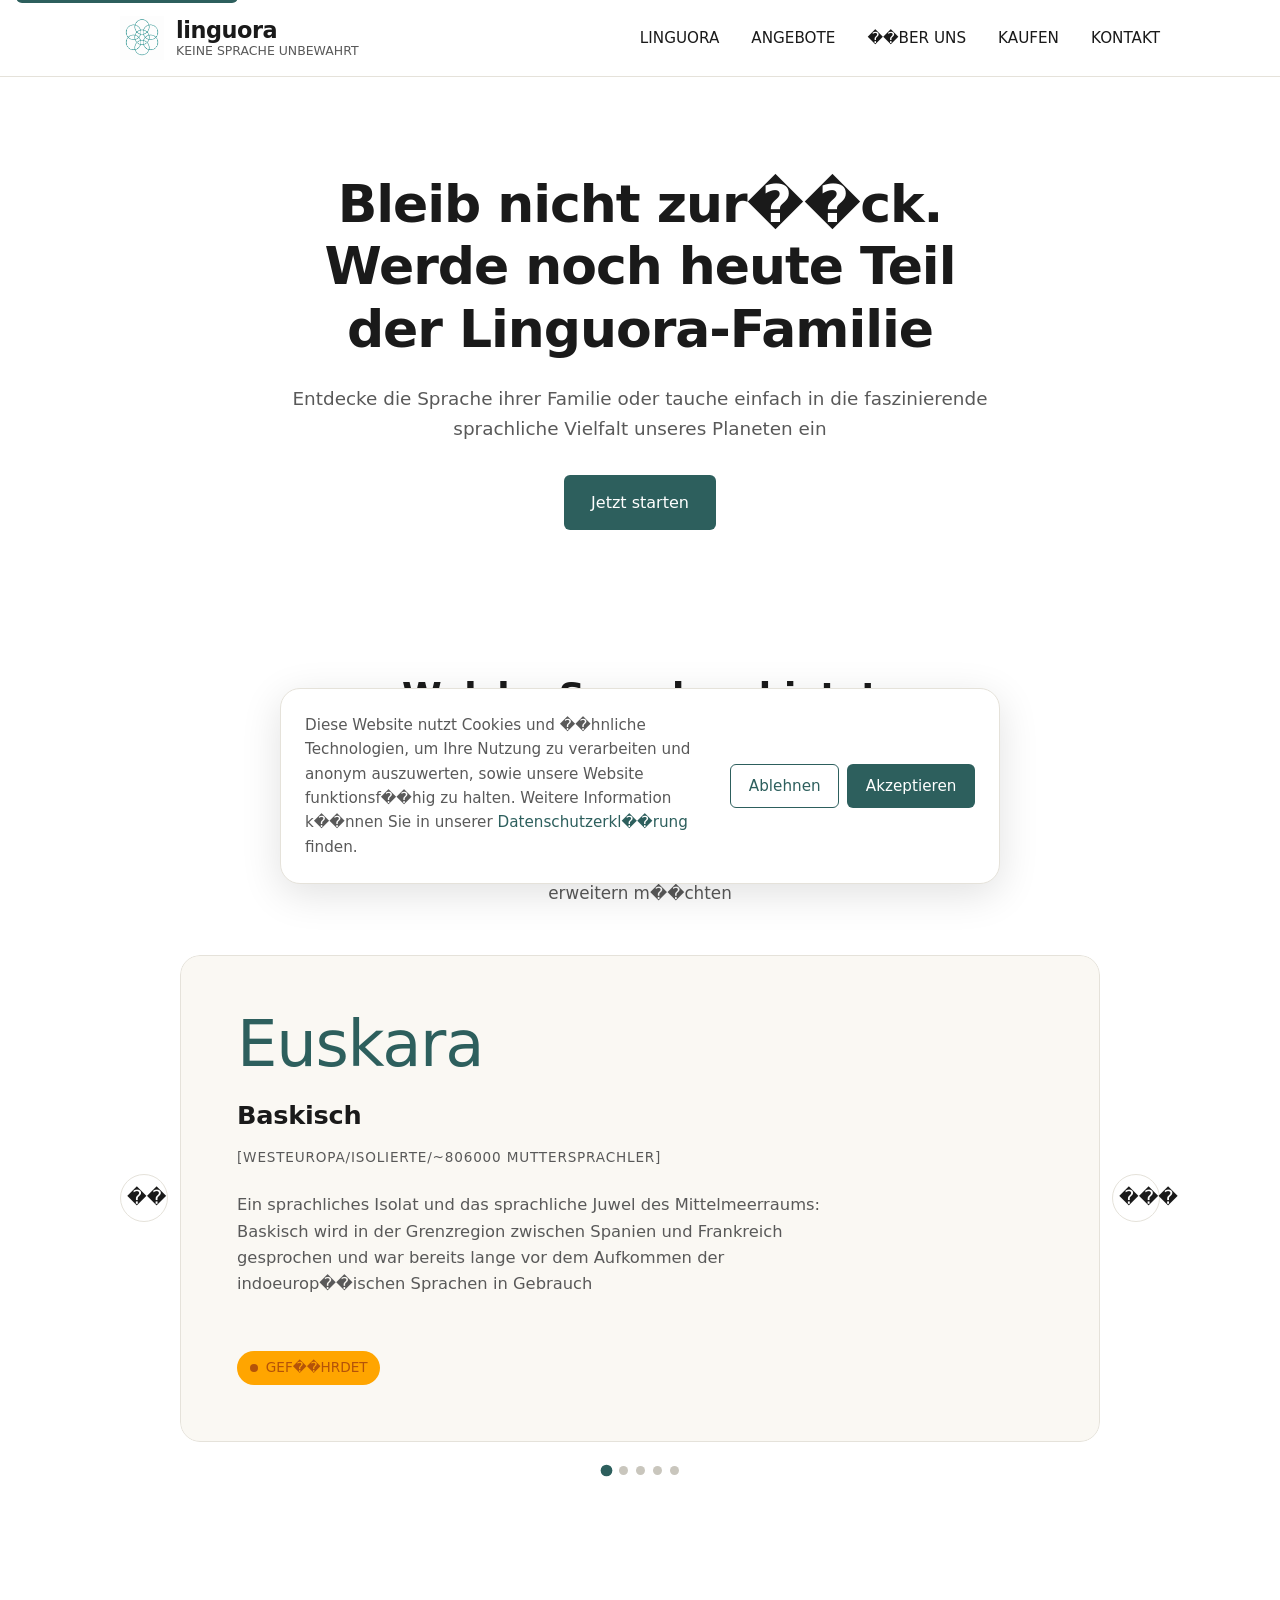
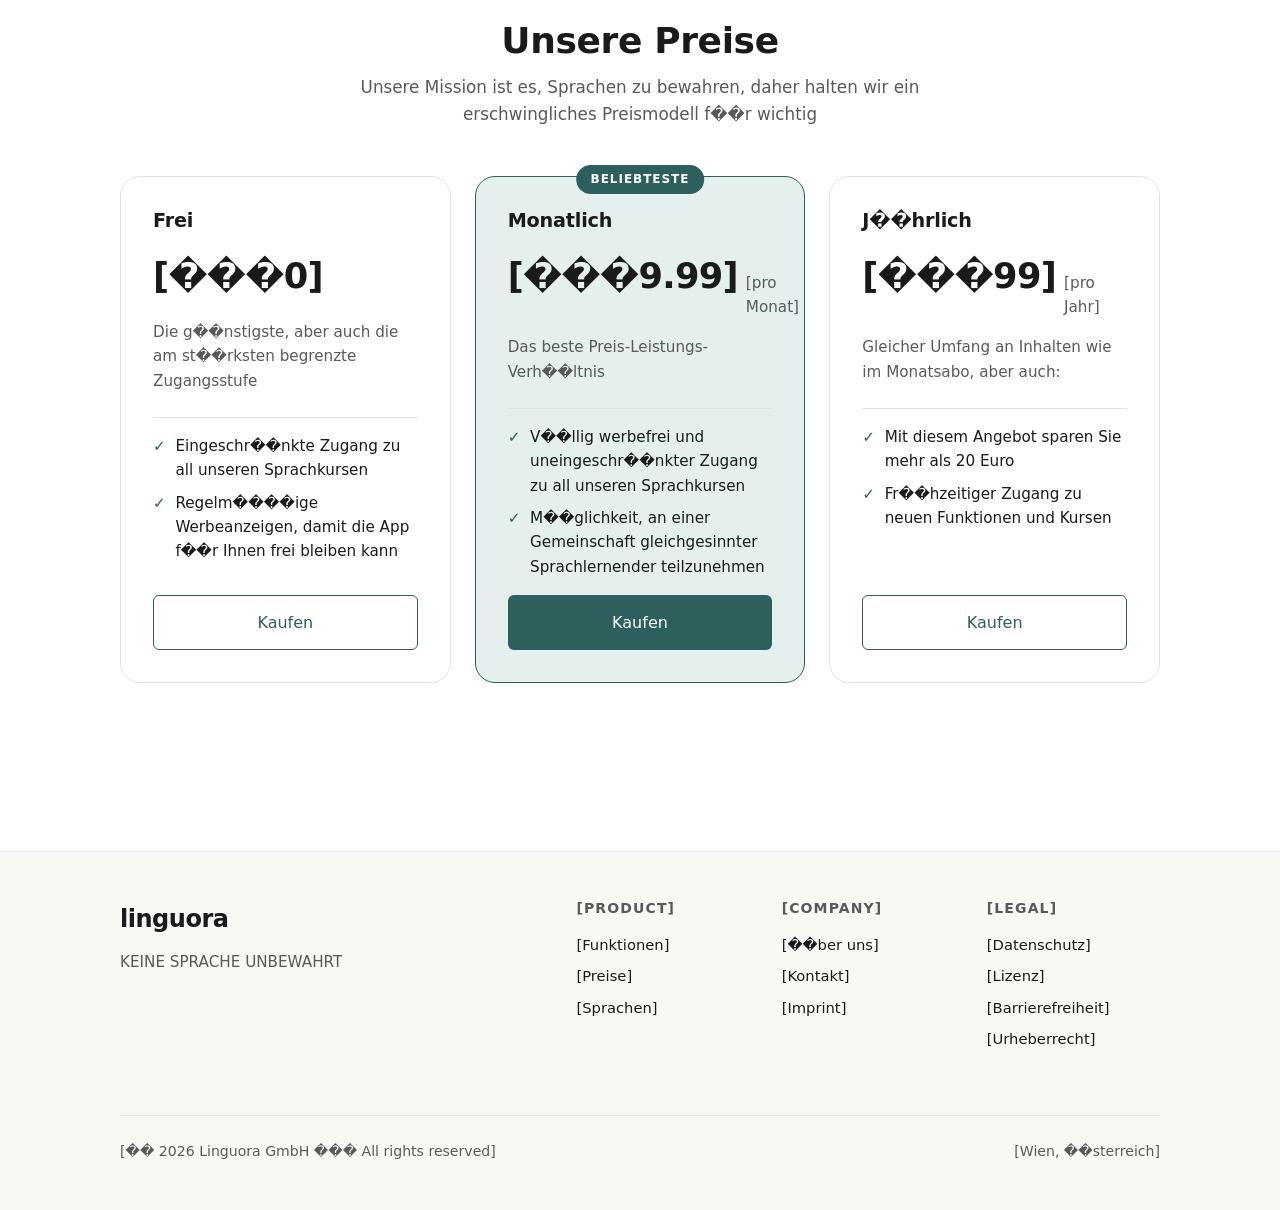
==== index.html @ 4391f903 "v1" ====
<!DOCTYPE html>
<html lang="en">
<head>
    <meta charset="UTF-8">
    <meta name="viewport" content="width=device-width, initial-scale=1.0">
    <title>Linguora</title>
    <link rel="stylesheet" href="style.css">
</head>
<body>
    
  <!-- Skip link for keyboard users -->
  <a class="skip-link" href="#main">[Skip to main content]</a>

  <!-- ============ HEADER ============ -->
  <header class="site-header">
    <div class="header-inner">
      <a href="#" class="brand" aria-label="linguora home">
        <div class="logo-slot" aria-hidden="true">
          <img src="assets/linguoraLogo.png" alt="">
        </div>
        <div class="brand-text">
          <span class="brand-name">linguora</span>
          <span class="brand-tagline">KEINE SPRACHE UNBEWAHRT</span>
        </div>
      </a>

      <nav class="primary-nav" aria-label="Primary">
        <a href="index.html">LINGUORA</a>
        <a href="product.html">ANGEBOTE</a>
        <a href="about.html">��BER UNS</a>
        <a href="buy.html">KAUFEN</a>
        <a href="contant.html">KONTAKT</a>
      </nav>
    </div>
  </header>

  <!-- ============ MAIN ============ -->
  <main id="main">

    <!-- Hero -->
    <section class="hero container" aria-labelledby="hero-heading">
      <h1 id="hero-heading">Bleib nicht zur��ck. Werde noch heute Teil der Linguora-Familie</h1>
      <p class="hero-sub">Entdecke die Sprache ihrer Familie oder tauche einfach in die faszinierende sprachliche Vielfalt unseres Planeten ein</p>
      <div class="hero-ctas">
        <a href="#" class="btn btn-primary">Jetzt starten</a>
      </div>
    </section>

    <!-- Language carousel -->
    <section class="languages container" aria-labelledby="languages-heading">
      <header class="section-header">
        <h2 id="languages-heading">Welche Sprachen bietet Linguora an?</h2>
        <p class="section-sub">Im Mittelpunkt unserer Philosophie steht die ��berzeugung, dass alle Sprachen bewahrt sein sollen. Deshalb bieten wir weniger verbreitete Sprachen an ��� f��r alle, die wieder eine Verbindung zu ihrem kulturellen Erbe herstellen oder einfach ihren eigenen kulturellen Horizont erweitern m��chten</p>
      </header>

      <div class="carousel" tabindex="0" aria-roledescription="carousel" aria-label="Featured languages">
        <button class="carousel-btn carousel-prev" aria-label="Previous language">
          <span aria-hidden="true">��</span>
        </button>

        <div class="carousel-viewport">
          <div class="carousel-track" id="carousel-track">

            <article class="language-card" aria-roledescription="slide" aria-label="1 of 5">
              <span class="card-script">Euskara</span>
              <h3 class="card-name">Baskisch</h3>
              <p class="card-meta">[Westeuropa/isolierte/~806000 Muttersprachler]</p>
              <p class="card-desc">Ein sprachliches Isolat und das sprachliche Juwel des Mittelmeerraums: Baskisch wird in der Grenzregion zwischen Spanien und Frankreich gesprochen und war bereits lange vor dem Aufkommen der indoeurop��ischen Sprachen in Gebrauch</p>
              <div class="card-status-endangered">
                <span class="status-dot" aria-hidden="true"></span>
                <span>GEF��HRDET</span>
              </div>
            </article>

            <article class="language-card" aria-roledescription="slide" aria-label="2 of 5">
              <span class="card-script">���������������
���������������</span>
              <h3 class="card-name">Mandschurisch</h3>
              <p class="card-meta">[Ostasien/tungusische/~20 Muttersprachler]</p>
              <p class="card-desc">Mandschurisch war die Amtssprache der Qing-Dynastie in China. Heute hat die Sprache weniger als 100 Muttersprachler:innen, doch hat es drei Jahrhunderte der Weltgeschichte gepr��gt</p>
              <div class="card-status-extinction">
                <span class="status-dot" aria-hidden="true"></span>
                <span>MORIBUND</span>
              </div>
            </article>

            <article class="language-card" aria-roledescription="slide" aria-label="3 of 5">
              <span class="card-script">���������</span>
              <h3 class="card-name">Jiddisch</h3>
              <p class="card-meta">[Europa/westgermanische/~600000 Muttersprachler]</p>
              <p class="card-desc">Da Jiddisch ��ber Jahrhunderte hinweg die vorherrschende Sprache des j��dischen Lebens in Europa war, verf��gt es ��ber ein umfangreiches kulturelles Erbe und wird heute weltweit in j��dischen Gemeinden gesprochen</p>
              <div class="card-status-endangered">
                <span class="status-dot" aria-hidden="true"></span>
                <span>GEF��HRDET</span>
              </div>
            </article>

            <article class="language-card" aria-roledescription="slide" aria-label="4 of 5">
              <span class="card-script">����������������������������</span>
              <h3 class="card-name">Westarmenisch</h3>
              <p class="card-meta">[Westasien/armenische/~1500000 Muttersprachler]</p>
              <p class="card-desc">Eine der modernen Varianten der armenischen Sprache, gesprochen vor allem in den Diasporagemeinschaften weltweit. Westarmenisch unterscheidet sich vom Ostarmenischen in Aussprache und Rechtschreibung. Es besitzt auch eine reiche literaturische Tradition</p>
              <div class="card-status">
                <span class="status-dot" aria-hidden="true"></span>
                <span>POTENZIELL GEF��HRDET</span>
              </div>
            </article>

            <article class="language-card" aria-roledescription="slide" aria-label="5 of 5">
              <span class="card-script">Nawatlahtolli</span>
              <h3 class="card-name">Nahuatl</h3>
              <p class="card-meta">[Nordamerika/nahua-sprache/~1700000 Muttersprachler]</p>
              <p class="card-desc">Die Sprache des historischen Aztekenreichs und bis heute eine der meistgesprochenen indigenen Sprachen Mexikos. Aus dem Nahuatl stammen solche W��rter wie Schokolade, Tomate und Avocado, die in viele Sprachen der Welt ��bergegangen sind</p>
              <div class="card-status">
                <span class="status-dot" aria-hidden="true"></span>
                <span>POTENZIELL GEF��HRDET</span>
              </div>
            </article>

          </div>
        </div>

        <button class="carousel-btn carousel-next" aria-label="Next language">
          <span aria-hidden="true">���</span>
        </button>
      </div>

      <div class="carousel-dots" role="tablist" aria-label="Slide selector">
        <button class="carousel-dot is-active" role="tab" aria-selected="true" aria-label="Go to language 1"></button>
        <button class="carousel-dot" role="tab" aria-selected="false" aria-label="Go to language 2"></button>
        <button class="carousel-dot" role="tab" aria-selected="false" aria-label="Go to language 3"></button>
        <button class="carousel-dot" role="tab" aria-selected="false" aria-label="Go to language 4"></button>
        <button class="carousel-dot" role="tab" aria-selected="false" aria-label="Go to language 5"></button>
      </div>
    </section>

    <!-- Pricing -->
    <section class="pricing container" aria-labelledby="pricing-heading">
      <header class="section-header">
        <h2 id="pricing-heading">Unsere Preise</h2>
        <p class="section-sub">Unsere Mission ist es, Sprachen zu bewahren, daher halten wir ein erschwingliches Preismodell f��r wichtig</p>
      </header>

      <div class="pricing-grid">

        <article class="pricing-card">
          <h3 class="tier-name">Frei</h3>
          <p class="tier-price"><span class="price-amount">[���0]</span> <span class="price-period"></span></p>
          <p class="tier-desc">Die g��nstigste, aber auch die am st��rksten begrenzte Zugangsstufe</p>
          <ul class="tier-features">
            <li>Eingeschr��nkte Zugang zu all unseren Sprachkursen</li>
            <li>Regelm����ige Werbeanzeigen, damit die App f��r Ihnen frei bleiben kann</li>
          </ul>
          <a href="#" class="btn btn-secondary tier-cta">Kaufen</a>
        </article>

        <article class="pricing-card is-featured">
          <span class="featured-badge">Beliebteste</span>
          <h3 class="tier-name">Monatlich</h3>
          <p class="tier-price"><span class="price-amount">[���9.99]</span> <span class="price-period">[pro Monat]</span></p>
          <p class="tier-desc">Das beste Preis-Leistungs-Verh��ltnis</p>
          <ul class="tier-features">
            <li>V��llig werbefrei und uneingeschr��nkter Zugang zu all unseren Sprachkursen</li>
            <li>M��glichkeit, an einer Gemeinschaft gleichgesinnter Sprachlernender teilzunehmen</li>
          </ul>
          <a href="#" class="btn btn-primary tier-cta">Kaufen</a>
        </article>

        <article class="pricing-card">
          <h3 class="tier-name">J��hrlich</h3>
          <p class="tier-price"><span class="price-amount">[���99]</span> <span class="price-period">[pro Jahr]</span></p>
          <p class="tier-desc">Gleicher Umfang an Inhalten wie im Monatsabo, aber auch:</p>
          <ul class="tier-features">
            <li>Mit diesem Angebot sparen Sie mehr als 20 Euro</li>
            <li>Fr��hzeitiger Zugang zu neuen Funktionen und Kursen</li>
          </ul>
          <a href="#" class="btn btn-secondary tier-cta">Kaufen</a>
        </article>

      </div>
    </section>

  </main>

  <!-- ============ FOOTER ============ -->
  <footer class="site-footer">
    <div class="footer-inner">

      <div class="footer-brand">
        <span class="brand-name">linguora</span>
        <p class="footer-tagline">KEINE SPRACHE UNBEWAHRT</p>
      </div>

      <nav class="footer-nav" aria-label="Footer">
        <div class="footer-col">
          <h4>[Product]</h4>
          <a href="product.html">[Funktionen]</a>
          <a href="buy.html">[Preise]</a>
          <a href="product.html">[Sprachen]</a>
        </div>
        <div class="footer-col">
          <h4>[Company]</h4>
          <a href="about.html">[��ber uns]</a>
          <a href="contant.html">[Kontakt]</a>
          <a href="imprint.html">[Imprint]</a>
        </div>
        <div class="footer-col">
          <h4>[Legal]</h4>
          <a href="privacy.html">[Datenschutz]</a>
          <a href="license.html">[Lizenz]</a>
          <a href="access.html">[Barrierefreiheit]</a>
          <a href="credits.html">[Urheberrecht]</a>
        </div>
      </nav>

      <div class="footer-meta">
        <p>[�� 2026 Linguora GmbH ��� All rights reserved]</p>
        <p class="footer-address">[Wien, ��sterreich]</p>
      </div>

    </div>
  </footer>

<div id="cookie-banner" class="cookie-banner" role="dialog" aria-labelledby="cookie-title" hidden>
  <div class="cookie-content">
    <p id="cookie-title">Diese Website nutzt Cookies und ��hnliche Technologien, um Ihre Nutzung zu verarbeiten und anonym auszuwerten, sowie unsere Website funktionsf��hig zu halten. Weitere Information k��nnen Sie in unserer <a href="privacy.html">Datenschutzerkl��rung</a> finden.</p>
    <div class="cookie-actions">
      <button class="btn btn-secondary" data-cookie="reject">Ablehnen</button>
      <button class="btn btn-primary" data-cookie="accept">Akzeptieren</button>
    </div>
  </div>
</div>
    <script src="script.js"></script>
</body>
</html>
---- style.css ----
:root {
  /* Brand */
  --color-primary: #2D5F5D;
  --color-primary-dark: #1F4444;
  --color-primary-soft: #E5EFEE;

  /* Neutrals */
  --color-text: #1A1A1A;
  --color-text-muted: #595959;
  --color-text-subtle: #8A8A85;
  --color-bg: #FFFFFF;
  --color-bg-alt: #FAF8F3;
  --color-border: #E5E2DA;
  --color-border-strong: #C9C6BD;

  /* Status / accents */
  --color-warning: #B45309;

  /* Typography */
  --font-base: 'Manrope', system-ui, -apple-system, Segoe UI, sans-serif;

  /* Layout */
  --container-max: 1120px;
  --container-pad: clamp(1.25rem, 4vw, 2.5rem);

  /* Spacing scale */
  --space-1: 0.25rem;
  --space-2: 0.5rem;
  --space-3: 0.75rem;
  --space-4: 1rem;
  --space-5: 1.5rem;
  --space-6: 2rem;
  --space-8: 3rem;
  --space-10: 4.5rem;
  --space-12: 6rem;

  /* Radius */
  --radius-sm: 6px;
  --radius-md: 12px;
  --radius-lg: 20px;

  /* Misc */
  --transition-fast: 150ms ease;
  --transition-med: 300ms ease;
  --transition-slow: 500ms cubic-bezier(0.2, 0.8, 0.2, 1);
}

/* =========================================
   Reset / base
   ========================================= */

*, *::before, *::after { box-sizing: border-box; }

html { scroll-behavior: smooth; }

body {
  margin: 0;
  font-family: var(--font-base);
  font-weight: 400;
  font-size: 17px;
  line-height: 1.6;
  color: var(--color-text);
  background: var(--color-bg);
  -webkit-font-smoothing: antialiased;
  -moz-osx-font-smoothing: grayscale;
}

img, svg { display: block; max-width: 100%; }

button { font: inherit; cursor: pointer; }

a { color: var(--color-primary); text-decoration: none; }
a:hover { color: var(--color-primary-dark); }

h1, h2, h3, h4 { margin: 0; line-height: 1.2; font-weight: 600; letter-spacing: -0.01em; }
h1 { font-size: clamp(2rem, 4.5vw, 3.25rem); font-weight: 700; letter-spacing: -0.02em; }
h2 { font-size: clamp(1.5rem, 3vw, 2.25rem); }
h3 { font-size: 1.25rem; }
h4 { font-size: 0.875rem; text-transform: uppercase; letter-spacing: 0.08em; color: var(--color-text-muted); }

p { margin: 0; }

ul { list-style: none; padding: 0; margin: 0; }

/* =========================================
   Accessibility helpers
   ========================================= */

.skip-link {
  position: absolute;
  top: -40px;
  left: var(--space-4);
  background: var(--color-primary);
  color: #fff;
  padding: var(--space-2) var(--space-4);
  border-radius: var(--radius-sm);
  z-index: 100;
  transition: top var(--transition-fast);
}
.skip-link:focus { top: var(--space-4); color: #fff; }

:focus-visible {
  outline: 2px solid var(--color-primary);
  outline-offset: 3px;
  border-radius: 3px;
}

/* =========================================
   Layout — container
   ========================================= */

.container {
  width: 100%;
  max-width: var(--container-max);
  margin-inline: auto;
  padding-inline: var(--container-pad);
}

/* =========================================
   Header
   ========================================= */

.site-header {
  position: sticky;
  top: 0;
  z-index: 50;
  background: rgba(255, 255, 255, 0.92);
  backdrop-filter: saturate(180%) blur(10px);
  border-bottom: 1px solid var(--color-border);
}

.header-inner {
  width: 100%;
  max-width: var(--container-max);
  margin-inline: auto;
  padding: var(--space-4) var(--container-pad);
  display: flex;
  align-items: center;
  justify-content: space-between;
  gap: var(--space-6);
}

.brand {
  display: flex;
  align-items: center;
  gap: var(--space-3);
  text-decoration: none;
  color: var(--color-text);
}

.logo-slot {
  width: 44px;
  height: 44px;
  display: grid;
  place-items: center;
  flex-shrink: 0;
}

.brand-text {
  display: flex;
  flex-direction: column;
  line-height: 1.1;
}

.brand-name {
  font-size: 1.4rem;
  font-weight: 600;
  letter-spacing: -0.02em;
  color: var(--color-text);
}

.brand-tagline {
  font-size: 0.78rem;
  color: var(--color-text-muted);
  margin-top: 2px;
}

.primary-nav {
  display: flex;
  align-items: center;
  gap: var(--space-6);
}

.primary-nav a {
  color: var(--color-text);
  font-size: 0.95rem;
  font-weight: 500;
  transition: color var(--transition-fast);
}
.primary-nav a:hover { color: var(--color-primary); }

.nav-cta {
  background: var(--color-primary);
  color: #fff !important;
  padding: 0.55rem 1.1rem;
  border-radius: var(--radius-sm);
  transition: background var(--transition-fast);
}
.nav-cta:hover { background: var(--color-primary-dark); }

@media (max-width: 760px) {
  .header-inner { flex-direction: column; align-items: flex-start; gap: var(--space-3); }
  .primary-nav { flex-wrap: wrap; gap: var(--space-3) var(--space-4); width: 100%; }
}

/* =========================================
   Buttons
   ========================================= */

.btn {
  display: inline-block;
  padding: 0.85rem 1.6rem;
  border-radius: var(--radius-sm);
  font-weight: 500;
  font-size: 1rem;
  text-decoration: none;
  border: 1.5px solid transparent;
  transition: background var(--transition-fast), border-color var(--transition-fast), color var(--transition-fast), transform var(--transition-fast);
}

.btn-primary {
  background: var(--color-primary);
  color: #fff;
}
.btn-primary:hover { background: var(--color-primary-dark); color: #fff; transform: translateY(-1px); }

.btn-secondary {
  background: transparent;
  color: var(--color-primary);
  border-color: var(--color-primary);
}
.btn-secondary:hover { background: var(--color-primary-soft); }

/* =========================================
   Hero
   ========================================= */

.hero {
  padding-top: var(--space-12);
  padding-bottom: var(--space-10);
  text-align: center;
  max-width: 780px;
}

.hero h1 {
  margin-bottom: var(--space-5);
}

.hero-sub {
  font-size: 1.15rem;
  color: var(--color-text-muted);
  margin-bottom: var(--space-6);
  line-height: 1.6;
}

.hero-ctas {
  display: flex;
  gap: var(--space-3);
  justify-content: center;
  flex-wrap: wrap;
}

/* =========================================
   Sections — shared
   ========================================= */

.section-header {
  text-align: center;
  margin-bottom: var(--space-8);
  max-width: 640px;
  margin-inline: auto;
}

.section-header h2 { margin-bottom: var(--space-3); }

.section-sub {
  color: var(--color-text-muted);
  font-size: 1.05rem;
}

/* =========================================
   Languages carousel
   ========================================= */

.languages {
  padding-block: var(--space-10);
}

.carousel {
  position: relative;
  display: flex;
  align-items: stretch;
  gap: var(--space-3);
}

.carousel-viewport {
  flex: 1;
  overflow: hidden;
  border-radius: var(--radius-lg);
}

.carousel-track {
  display: flex;
  transition: transform var(--transition-slow);
  will-change: transform;
}

.language-card {
  flex: 0 0 100%;
  padding: clamp(2rem, 5vw, 3.5rem);
  background: var(--color-bg-alt);
  border: 1px solid var(--color-border);
  border-radius: var(--radius-lg);
  display: flex;
  flex-direction: column;
  gap: var(--space-4);
  min-height: 360px;
}

.card-script {
  font-size: clamp(2.5rem, 6vw, 4rem);
  font-weight: 300;
  color: var(--color-primary);
  line-height: 1;
  letter-spacing: -0.02em;
  margin-bottom: var(--space-2);
}

.card-name {
  font-size: 1.6rem;
  font-weight: 600;
}

.card-meta {
  font-size: 0.85rem;
  color: var(--color-text-muted);
  text-transform: uppercase;
  letter-spacing: 0.06em;
}

.card-desc {
  color: var(--color-text-muted);
  font-size: 1.02rem;
  max-width: 60ch;
  margin-top: var(--space-2);
}

.card-status {
  margin-top: auto;
  display: inline-flex;
  align-items: center;
  gap: var(--space-2);
  padding: 0.4rem 0.8rem;
  background: rgba(180, 83, 9, 0.08);
  border-radius: 999px;
  align-self: flex-start;
  font-size: 0.85rem;
  color: var(--color-warning);
  font-weight: 500;
}

.card-status-endangered {
  margin-top: auto;
  display: inline-flex;
  align-items: center;
  gap: var(--space-2);
  padding: 0.4rem 0.8rem;
  background: orange;
  border-radius: 999px;
  align-self: flex-start;
  font-size: 0.85rem;
  color: var(--color-warning);
  font-weight: 500;
}

.card-status-extinction {
  margin-top: auto;
  display: inline-flex;
  align-items: center;
  gap: var(--space-2);
  padding: 0.4rem 0.8rem;
  background: red;
  border-radius: 999px;
  align-self: flex-start;
  font-size: 0.85rem;
  color: var(--color-warning);
  font-weight: 500;
}

.status-dot {
  width: 8px;
  height: 8px;
  background: var(--color-warning);
  border-radius: 50%;
  flex-shrink: 0;
}

.carousel-btn {
  background: var(--color-bg);
  border: 1.5px solid var(--color-border);
  width: 48px;
  height: 48px;
  border-radius: 50%;
  color: var(--color-text);
  font-size: 1.2rem;
  align-self: center;
  flex-shrink: 0;
  transition: background var(--transition-fast), border-color var(--transition-fast), color var(--transition-fast);
}
.carousel-btn:hover {
  background: var(--color-primary);
  border-color: var(--color-primary);
  color: #fff;
}

.carousel-dots {
  display: flex;
  justify-content: center;
  gap: var(--space-2);
  margin-top: var(--space-5);
}

.carousel-dot {
  width: 9px;
  height: 9px;
  padding: 0;
  border: 0;
  border-radius: 50%;
  background: var(--color-border-strong);
  cursor: pointer;
  transition: background var(--transition-fast), transform var(--transition-fast);
}
.carousel-dot:hover { background: var(--color-text-muted); }
.carousel-dot.is-active {
  background: var(--color-primary);
  transform: scale(1.3);
}

@media (max-width: 600px) {
  .carousel { flex-direction: column; }
  .carousel-btn { display: none; }
  .language-card { min-height: 320px; }
}

/* =========================================
   Pricing
   ========================================= */

.pricing {
  padding-block: var(--space-10);
}

.pricing-grid {
  display: grid;
  grid-template-columns: repeat(auto-fit, minmax(260px, 1fr));
  gap: var(--space-5);
}

.pricing-card {
  position: relative;
  background: var(--color-bg);
  border: 1.5px solid var(--color-border);
  border-radius: var(--radius-lg);
  padding: var(--space-6);
  display: flex;
  flex-direction: column;
  gap: var(--space-4);
  transition: border-color var(--transition-fast), transform var(--transition-fast);
}
.pricing-card:hover {
  border-color: var(--color-primary);
  transform: translateY(-3px);
}

.pricing-card.is-featured {
  border-color: var(--color-primary);
  background: var(--color-primary-soft);
}

.featured-badge {
  position: absolute;
  top: -12px;
  left: 50%;
  transform: translateX(-50%);
  background: var(--color-primary);
  color: #fff;
  font-size: 0.75rem;
  font-weight: 600;
  text-transform: uppercase;
  letter-spacing: 0.08em;
  padding: 0.3rem 0.9rem;
  border-radius: 999px;
}

.tier-name {
  font-size: 1.2rem;
  color: var(--color-text);
}

.tier-price {
  display: flex;
  align-items: baseline;
  gap: var(--space-2);
}

.price-amount {
  font-size: 2.2rem;
  font-weight: 700;
  color: var(--color-text);
  letter-spacing: -0.02em;
}

.price-period {
  font-size: 0.95rem;
  color: var(--color-text-muted);
}

.tier-desc {
  color: var(--color-text-muted);
  font-size: 0.95rem;
}

.tier-features {
  display: flex;
  flex-direction: column;
  gap: var(--space-2);
  border-top: 1px solid var(--color-border);
  padding-top: var(--space-4);
  margin-top: var(--space-2);
}

.tier-features li {
  position: relative;
  padding-left: 1.4rem;
  color: var(--color-text);
  font-size: 0.95rem;
}
.tier-features li::before {
  content: '✓';
  position: absolute;
  left: 0;
  top: 0;
  color: var(--color-primary);
  font-weight: 600;
}

.tier-cta { margin-top: auto; text-align: center; }

/* =========================================
   Footer
   ========================================= */

.site-footer {
  margin-top: var(--space-12);
  background: var(--color-bg-alt);
  border-top: 1px solid var(--color-border);
  padding-block: var(--space-8);
}

.footer-inner {
  width: 100%;
  max-width: var(--container-max);
  margin-inline: auto;
  padding-inline: var(--container-pad);
  display: grid;
  grid-template-columns: 1.4fr 2fr;
  gap: var(--space-8);
}

.footer-brand .brand-name {
  display: block;
  font-size: 1.5rem;
  margin-bottom: var(--space-3);
}

.footer-tagline {
  color: var(--color-text-muted);
  font-size: 0.95rem;
  max-width: 30ch;
}

.footer-nav {
  display: grid;
  grid-template-columns: repeat(3, 1fr);
  gap: var(--space-6);
}

.footer-col {
  display: flex;
  flex-direction: column;
  gap: var(--space-2);
}

.footer-col h4 { margin-bottom: var(--space-2); }

.footer-col a {
  color: var(--color-text);
  font-size: 0.92rem;
  transition: color var(--transition-fast);
}
.footer-col a:hover { color: var(--color-primary); }

.footer-meta {
  grid-column: 1 / -1;
  margin-top: var(--space-4);
  padding-top: var(--space-5);
  border-top: 1px solid var(--color-border);
  display: flex;
  justify-content: space-between;
  flex-wrap: wrap;
  gap: var(--space-3);
  color: var(--color-text-muted);
  font-size: 0.88rem;
}

@media (max-width: 760px) {
  .footer-inner { grid-template-columns: 1fr; }
  .footer-nav { grid-template-columns: repeat(2, 1fr); }
}

@media (max-width: 480px) {
  .footer-nav { grid-template-columns: 1fr; }
}

/* =========================================
   Reduced motion
   ========================================= */

@media (prefers-reduced-motion: reduce) {
  *, *::before, *::after {
    animation-duration: 0.01ms !important;
    transition-duration: 0.01ms !important;
    scroll-behavior: auto !important;
  }
}

/* Product page */
.product-mockup {
  aspect-ratio: 16/9;
  background: var(--color-bg-alt);
  border: 1px dashed var(--color-border-strong);
  border-radius: var(--radius-lg);
  display: grid;
  place-items: center;
  color: var(--color-text-subtle);
  margin-block: var(--space-6);
}

.features { padding-block: var(--space-10); }

.feature-grid {
  display: grid;
  grid-template-columns: repeat(auto-fit, minmax(240px, 1fr));
  gap: var(--space-5);
}

.feature-card {
  padding: var(--space-5);
  background: var(--color-bg-alt);
  border: 1px solid var(--color-border);
  border-radius: var(--radius-md);
}
.feature-card h3 { color: var(--color-primary); margin-bottom: var(--space-2); }
.feature-card p { color: var(--color-text-muted); }

.cta-band {
  text-align: center;
  padding-block: var(--space-10);
  border-top: 1px solid var(--color-border);
  margin-top: var(--space-8);
}
.cta-band h2 { margin-bottom: var(--space-3); }
.cta-band p { color: var(--color-text-muted); margin-bottom: var(--space-5); }

/* Buy page */
.buy-container { padding-block: var(--space-10); }
.buy-container h1 { margin-bottom: var(--space-8); }

.buy-layout {
  display: grid;
  grid-template-columns: 1fr 320px;
  gap: var(--space-8);
  align-items: start;
}
@media (max-width: 760px) { .buy-layout { grid-template-columns: 1fr; } }

.buy-form { display: flex; flex-direction: column; gap: var(--space-5); }

.buy-form fieldset {
  margin: 0;
  padding: var(--space-5);
  border: 1px solid var(--color-border);
  border-radius: var(--radius-md);
  display: flex;
  flex-direction: column;
  gap: var(--space-4);
}
.buy-form legend { padding-inline: var(--space-3); font-weight: 600; }

.form-group { display: flex; flex-direction: column; gap: var(--space-2); }
.form-row { display: grid; grid-template-columns: 1fr 1fr; gap: var(--space-4); }
.form-group label { font-size: 0.9rem; font-weight: 500; }

.form-group input {
  padding: 0.7rem 0.9rem;
  border: 1.5px solid var(--color-border);
  border-radius: var(--radius-sm);
  font: inherit;
  background: var(--color-bg);
  color: var(--color-text);
}
.form-group input:focus {
  outline: none;
  border-color: var(--color-primary);
  box-shadow: 0 0 0 3px var(--color-primary-soft);
}

.checkbox-group { display: flex; align-items: flex-start; gap: var(--space-3); }
.checkbox-group input { width: 18px; height: 18px; margin-top: 0.2rem; flex-shrink: 0; accent-color: var(--color-primary); }
.checkbox-group label { color: var(--color-text-muted); }

.buy-submit { align-self: flex-start; }

.order-summary {
  padding: var(--space-5);
  background: var(--color-bg-alt);
  border: 1px solid var(--color-border);
  border-radius: var(--radius-md);
  position: sticky;
  top: 6rem;
}
.order-summary h2 { font-size: 1.1rem; margin-bottom: var(--space-4); }

.order-line, .order-total { display: flex; justify-content: space-between; padding: var(--space-2) 0; }
.order-line { color: var(--color-text-muted); font-size: 0.95rem; }
.order-total { padding-top: var(--space-3); margin-top: var(--space-3); border-top: 1px solid var(--color-border); font-weight: 600; font-size: 1.1rem; }

.buy-success {
  text-align: center;
  padding: var(--space-10) var(--space-5);
  background: var(--color-primary-soft);
  border-radius: var(--radius-lg);
}
.buy-success h2 { color: var(--color-primary); margin-bottom: var(--space-3); }
.buy-success p { color: var(--color-text-muted); margin-bottom: var(--space-6); }

/* Cookie banner */
.cookie-banner {
  position: fixed;
  bottom: var(--space-4);
  left: 50%;
  transform: translateX(-50%);
  width: calc(100% - var(--space-4) * 2);
  max-width: 720px;
  padding: var(--space-5);
  background: var(--color-bg);
  border: 1px solid var(--color-border);
  border-radius: var(--radius-lg);
  box-shadow: 0 10px 40px rgba(0,0,0,0.12);
  z-index: 60;
}
.cookie-content { display: flex; align-items: center; gap: var(--space-5); flex-wrap: wrap; }
.cookie-content p { flex: 1; min-width: 240px; color: var(--color-text-muted); font-size: 0.95rem; margin: 0; }
.cookie-actions { display: flex; gap: var(--space-2); }
.cookie-actions .btn { padding: 0.55rem 1.1rem; font-size: 0.95rem; }
@media (max-width: 480px) {
  .cookie-actions { width: 100%; }
  .cookie-actions .btn { flex: 1; text-align: center; }
}

/* Imprint page */
.imprint-container { padding-block: var(--space-10); }

.imprint-list {
  display: grid;
  grid-template-columns: minmax(180px, 260px) 1fr;
  gap: var(--space-3) var(--space-5);
  margin-block: var(--space-6);
  padding-block: var(--space-5);
  border-top: 1px solid var(--color-border);
  border-bottom: 1px solid var(--color-border);
}
.imprint-list dt { font-weight: 500; color: var(--color-text-muted); font-size: 0.95rem; }
.imprint-list dd { margin: 0; color: var(--color-text); }
.imprint-list dd a { color: var(--color-primary); }

@media (max-width: 600px) {
  .imprint-list { grid-template-columns: 1fr; gap: var(--space-1); }
  .imprint-list dt { padding-top: var(--space-3); font-size: 0.8rem; text-transform: uppercase; letter-spacing: 0.06em; }
}

.imprint-section { margin-block: var(--space-6); }
.imprint-section h2 { font-size: 1.2rem; margin-bottom: var(--space-3); }
.imprint-section p { color: var(--color-text-muted); line-height: 1.7; }

.imprint-meta { color: var(--color-text-subtle); font-size: 0.9rem; margin-top: var(--space-8); font-style: italic; }

/* Long-form legal text */
.privacy-container { padding-block: var(--space-10); }

.legal-content { max-width: 75ch; }

.legal-content h2 {
  font-size: 1.5rem;
  margin-top: var(--space-8);
  margin-bottom: var(--space-4);
  padding-top: var(--space-5);
  border-top: 1px solid var(--color-border);
}
.legal-content h2:first-child { margin-top: 0; padding-top: 0; border-top: none; }
.legal-content h3 { font-size: 1.15rem; margin-top: var(--space-5); margin-bottom: var(--space-3); }
.legal-content h4 { font-size: 1rem; font-weight: 600; margin-top: var(--space-4); margin-bottom: var(--space-2); color: var(--color-text); text-transform: none; letter-spacing: 0; }
.legal-content p { margin: 0 0 var(--space-3); color: var(--color-text); line-height: 1.7; }
.legal-content a { color: var(--color-primary); text-decoration: underline; }
.legal-content ul { margin: var(--space-3) 0; padding-left: var(--space-5); list-style: disc; }
.legal-content li { margin-bottom: var(--space-2); line-height: 1.7; }
.legal-content strong { font-weight: 600; }

.legal-meta { color: var(--color-text-subtle); font-size: 0.9rem; margin-top: var(--space-8); font-style: italic; }

/* About page */
.about-container { padding-block: var(--space-10); }

.about-story { max-width: 75ch; margin-block: var(--space-8); }
.about-story p { margin-bottom: var(--space-4); line-height: 1.7; color: var(--color-text-muted); }

.about-trademarks { margin-block: var(--space-12); }

.trademark {
  display: grid;
  grid-template-columns: 260px 1fr;
  gap: var(--space-8);
  align-items: center;
  padding-block: var(--space-6);
  border-bottom: 1px solid var(--color-border);
}
.trademark:last-of-type { border-bottom: none; }
@media (max-width: 760px) {
  .trademark { grid-template-columns: 1fr; gap: var(--space-4); }
}

.trademark-visual {
  display: grid;
  place-items: center;
  aspect-ratio: 1;
  background: var(--color-bg-alt);
  border: 1px solid var(--color-border);
  border-radius: var(--radius-lg);
  padding: var(--space-4);
}

.wordmark-display {
  font-size: 2.4rem;
  font-weight: 500;
  color: var(--color-primary);
  letter-spacing: -0.02em;
}

.bildmarke-placeholder {
  color: var(--color-text-subtle);
  font-size: 0.85rem;
}

.farbmarke-visual { flex-direction: column; gap: var(--space-3); }
.color-swatch {
  width: 65%;
  aspect-ratio: 1;
  background: var(--color-primary);
  border-radius: var(--radius-md);
}
.hex-code {
  font-family: ui-monospace, "SF Mono", Menlo, monospace;
  font-size: 0.95rem;
  color: var(--color-text-muted);
  margin-top: var(--space-2);
}

.trademark-type {
  display: inline-block;
  font-size: 0.8rem;
  font-weight: 600;
  letter-spacing: 0.1em;
  text-transform: uppercase;
  color: var(--color-primary);
  margin-bottom: var(--space-2);
}
.trademark-info h3 { margin-bottom: var(--space-3); }
.trademark-info p { color: var(--color-text-muted); line-height: 1.7; }

.about-classification { margin-block: var(--space-10); }
.nice-classes {
  display: flex;
  flex-direction: column;
  gap: var(--space-3);
  margin-top: var(--space-4);
}
.nice-classes li {
  display: grid;
  grid-template-columns: 100px 1fr;
  gap: var(--space-4);
  padding: var(--space-4);
  background: var(--color-bg-alt);
  border: 1px solid var(--color-border);
  border-radius: var(--radius-md);
}
.nice-classes strong { color: var(--color-primary); }
.nice-classes span { color: var(--color-text-muted); }

/* Credits page */
.credits-container { padding-block: var(--space-10); }
.credits-section { margin-block: var(--space-8); }
.credits-section h2 { margin-bottom: var(--space-4); }

.credits-table {
  width: 100%;
  border-collapse: collapse;
  font-size: 0.95rem;
}
.credits-table th, .credits-table td {
  padding: var(--space-3);
  text-align: left;
  border-bottom: 1px solid var(--color-border);
  vertical-align: top;
}
.credits-table th {
  background: var(--color-bg-alt);
  font-weight: 600;
  font-size: 0.8rem;
  text-transform: uppercase;
  letter-spacing: 0.06em;
  color: var(--color-text);
}
.credits-table td { color: var(--color-text-muted); }
.credits-table a { color: var(--color-primary); }

@media (max-width: 600px) {
  .credits-table { font-size: 0.85rem; }
  .credits-table th, .credits-table td { padding: var(--space-2); }
}
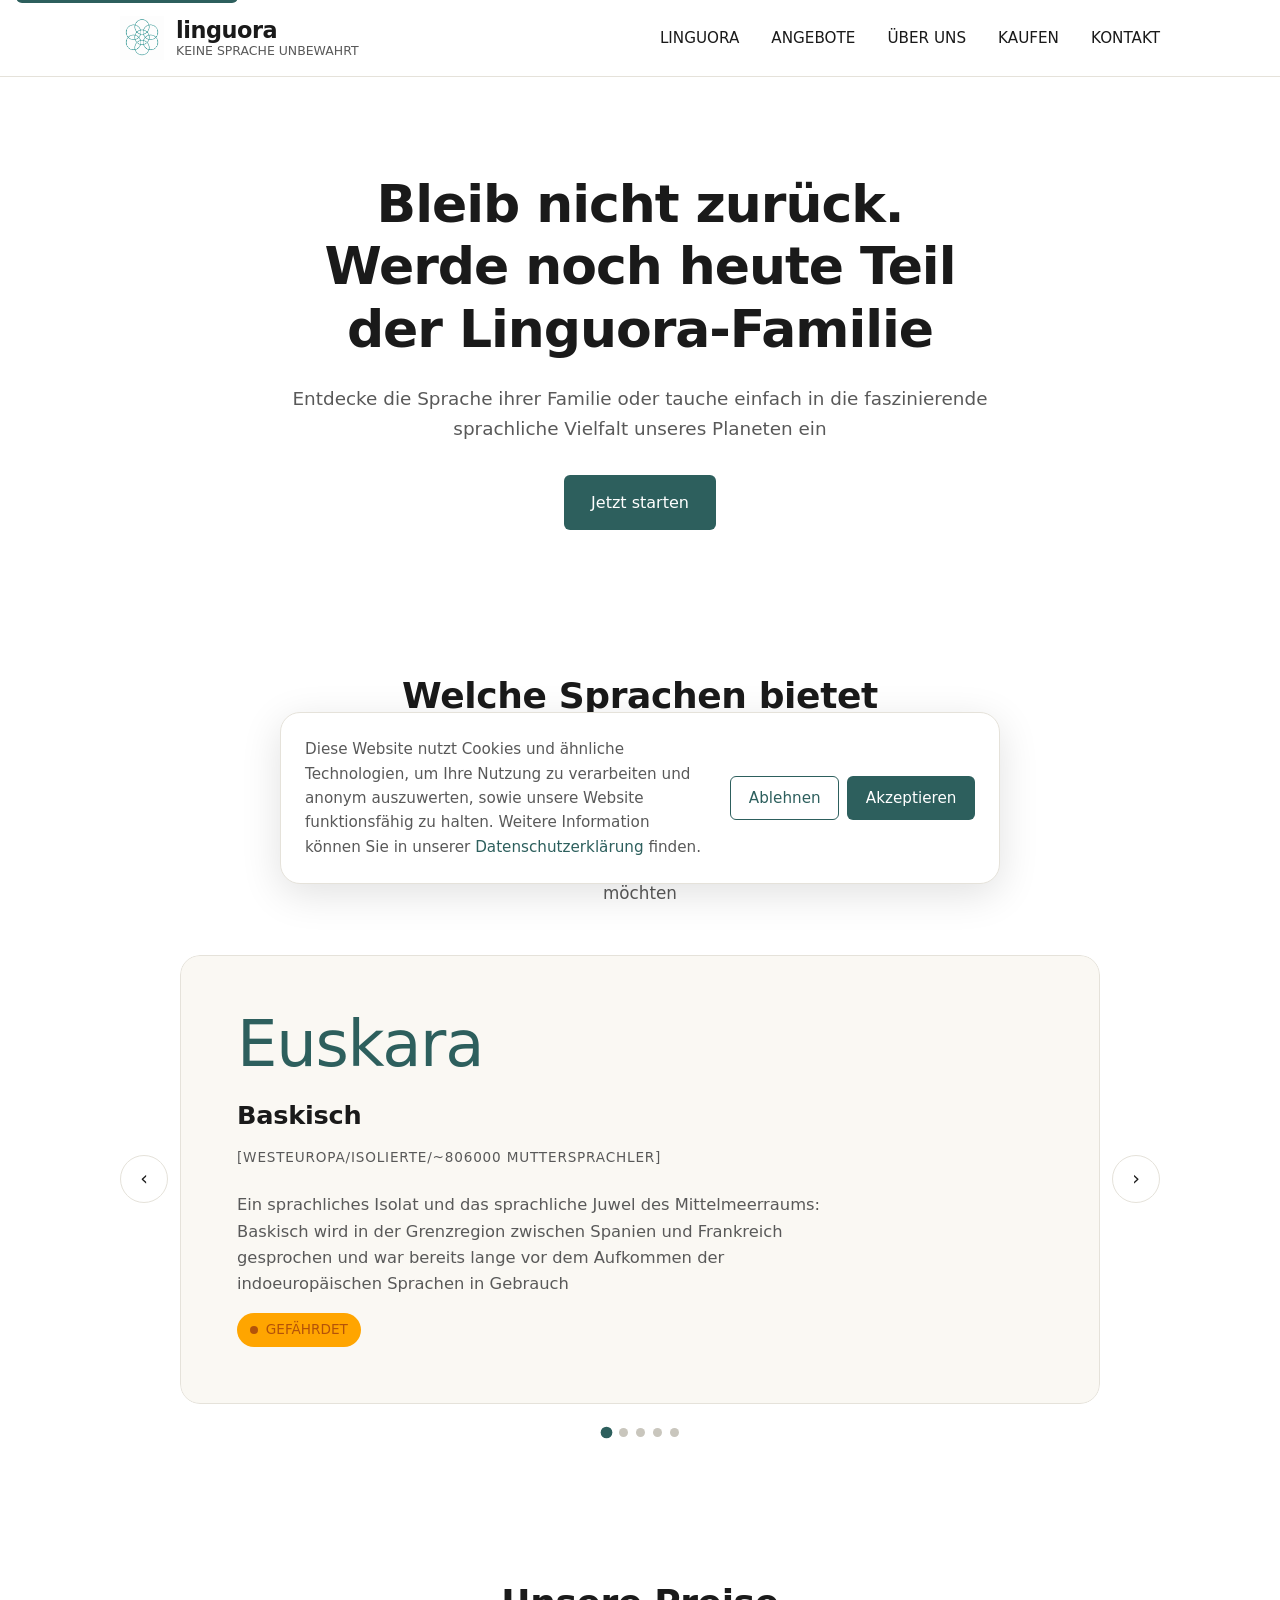
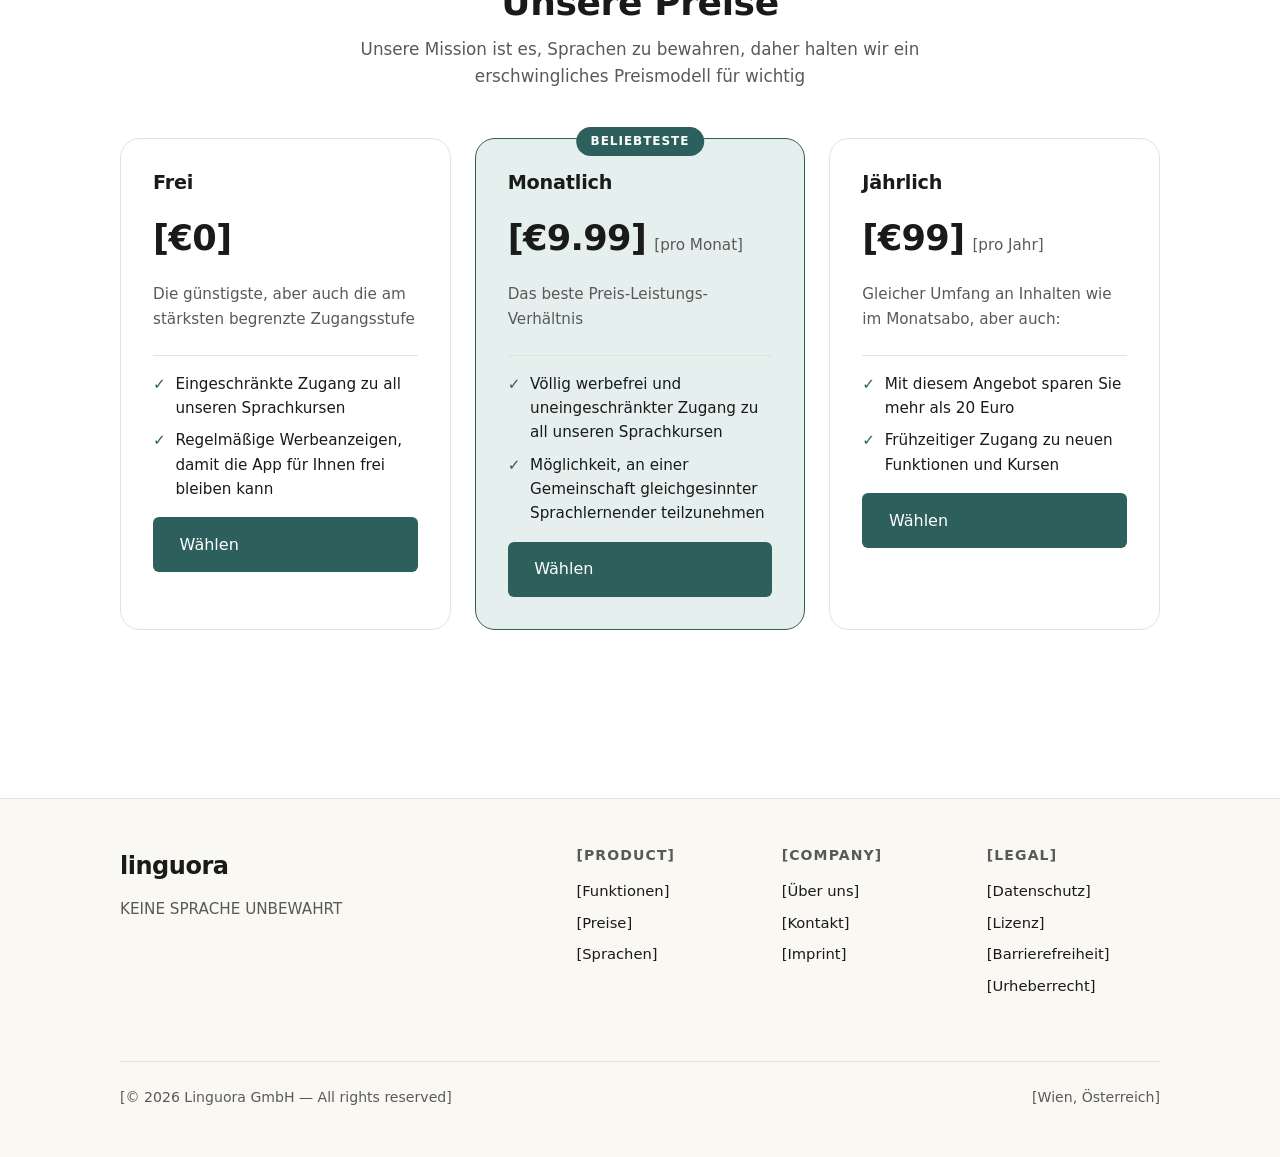
==== commit f89ca3b9: "v2, final (?) version" ====
--- a/index.html
+++ b/index.html
@@ -27,7 +27,7 @@
       <nav class="primary-nav" aria-label="Primary">
         <a href="index.html">LINGUORA</a>
         <a href="product.html">ANGEBOTE</a>
-        <a href="about.html">��BER UNS</a>
+        <a href="about.html">ÜBER UNS</a>
         <a href="buy.html">KAUFEN</a>
         <a href="contant.html">KONTAKT</a>
       </nav>
@@ -39,10 +39,10 @@
 
     <!-- Hero -->
     <section class="hero container" aria-labelledby="hero-heading">
-      <h1 id="hero-heading">Bleib nicht zur��ck. Werde noch heute Teil der Linguora-Familie</h1>
+      <h1 id="hero-heading">Bleib nicht zurück. Werde noch heute Teil der Linguora-Familie</h1>
       <p class="hero-sub">Entdecke die Sprache ihrer Familie oder tauche einfach in die faszinierende sprachliche Vielfalt unseres Planeten ein</p>
       <div class="hero-ctas">
-        <a href="#" class="btn btn-primary">Jetzt starten</a>
+        <a href="product.html" class="btn btn-primary">Jetzt starten</a>
       </div>
     </section>
 
@@ -50,12 +50,12 @@
     <section class="languages container" aria-labelledby="languages-heading">
       <header class="section-header">
         <h2 id="languages-heading">Welche Sprachen bietet Linguora an?</h2>
-        <p class="section-sub">Im Mittelpunkt unserer Philosophie steht die ��berzeugung, dass alle Sprachen bewahrt sein sollen. Deshalb bieten wir weniger verbreitete Sprachen an ��� f��r alle, die wieder eine Verbindung zu ihrem kulturellen Erbe herstellen oder einfach ihren eigenen kulturellen Horizont erweitern m��chten</p>
+        <p class="section-sub">Im Mittelpunkt unserer Philosophie steht die Überzeugung, dass alle Sprachen bewahrt sein sollen. Deshalb bieten wir weniger verbreitete Sprachen an — für alle, die wieder eine Verbindung zu ihrem kulturellen Erbe herstellen oder einfach ihren eigenen kulturellen Horizont erweitern möchten</p>
       </header>
 
       <div class="carousel" tabindex="0" aria-roledescription="carousel" aria-label="Featured languages">
         <button class="carousel-btn carousel-prev" aria-label="Previous language">
-          <span aria-hidden="true">��</span>
+          <span aria-hidden="true">‹</span>
         </button>
 
         <div class="carousel-viewport">
@@ -65,19 +65,19 @@
               <span class="card-script">Euskara</span>
               <h3 class="card-name">Baskisch</h3>
               <p class="card-meta">[Westeuropa/isolierte/~806000 Muttersprachler]</p>
-              <p class="card-desc">Ein sprachliches Isolat und das sprachliche Juwel des Mittelmeerraums: Baskisch wird in der Grenzregion zwischen Spanien und Frankreich gesprochen und war bereits lange vor dem Aufkommen der indoeurop��ischen Sprachen in Gebrauch</p>
+              <p class="card-desc">Ein sprachliches Isolat und das sprachliche Juwel des Mittelmeerraums: Baskisch wird in der Grenzregion zwischen Spanien und Frankreich gesprochen und war bereits lange vor dem Aufkommen der indoeuropäischen Sprachen in Gebrauch</p>
               <div class="card-status-endangered">
                 <span class="status-dot" aria-hidden="true"></span>
-                <span>GEF��HRDET</span>
+                <span>GEFÄHRDET</span>
               </div>
             </article>
 
             <article class="language-card" aria-roledescription="slide" aria-label="2 of 5">
-              <span class="card-script">���������������
-���������������</span>
+              <span class="card-script">ᠮᠠᠨᠵᡠ
+ᡤᡳᠰᡠᠨ</span>
               <h3 class="card-name">Mandschurisch</h3>
               <p class="card-meta">[Ostasien/tungusische/~20 Muttersprachler]</p>
-              <p class="card-desc">Mandschurisch war die Amtssprache der Qing-Dynastie in China. Heute hat die Sprache weniger als 100 Muttersprachler:innen, doch hat es drei Jahrhunderte der Weltgeschichte gepr��gt</p>
+              <p class="card-desc">Mandschurisch war die Amtssprache der Qing-Dynastie in China. Heute hat die Sprache weniger als 100 Muttersprachler:innen, doch hat es drei Jahrhunderte der Weltgeschichte geprägt</p>
               <div class="card-status-extinction">
                 <span class="status-dot" aria-hidden="true"></span>
                 <span>MORIBUND</span>
@@ -85,24 +85,24 @@
             </article>
 
             <article class="language-card" aria-roledescription="slide" aria-label="3 of 5">
-              <span class="card-script">���������</span>
+              <span class="card-script">אידיש</span>
               <h3 class="card-name">Jiddisch</h3>
               <p class="card-meta">[Europa/westgermanische/~600000 Muttersprachler]</p>
-              <p class="card-desc">Da Jiddisch ��ber Jahrhunderte hinweg die vorherrschende Sprache des j��dischen Lebens in Europa war, verf��gt es ��ber ein umfangreiches kulturelles Erbe und wird heute weltweit in j��dischen Gemeinden gesprochen</p>
+              <p class="card-desc">Da Jiddisch über Jahrhunderte hinweg die vorherrschende Sprache des jüdischen Lebens in Europa war, verfügt es über ein umfangreiches kulturelles Erbe und wird heute weltweit in jüdischen Gemeinden gesprochen</p>
               <div class="card-status-endangered">
                 <span class="status-dot" aria-hidden="true"></span>
-                <span>GEF��HRDET</span>
+                <span>GEFÄHRDET</span>
               </div>
             </article>
 
             <article class="language-card" aria-roledescription="slide" aria-label="4 of 5">
-              <span class="card-script">����������������������������</span>
+              <span class="card-script">Արեւմտահայերէն</span>
               <h3 class="card-name">Westarmenisch</h3>
               <p class="card-meta">[Westasien/armenische/~1500000 Muttersprachler]</p>
               <p class="card-desc">Eine der modernen Varianten der armenischen Sprache, gesprochen vor allem in den Diasporagemeinschaften weltweit. Westarmenisch unterscheidet sich vom Ostarmenischen in Aussprache und Rechtschreibung. Es besitzt auch eine reiche literaturische Tradition</p>
               <div class="card-status">
                 <span class="status-dot" aria-hidden="true"></span>
-                <span>POTENZIELL GEF��HRDET</span>
+                <span>POTENZIELL GEFÄHRDET</span>
               </div>
             </article>
 
@@ -110,10 +110,10 @@
               <span class="card-script">Nawatlahtolli</span>
               <h3 class="card-name">Nahuatl</h3>
               <p class="card-meta">[Nordamerika/nahua-sprache/~1700000 Muttersprachler]</p>
-              <p class="card-desc">Die Sprache des historischen Aztekenreichs und bis heute eine der meistgesprochenen indigenen Sprachen Mexikos. Aus dem Nahuatl stammen solche W��rter wie Schokolade, Tomate und Avocado, die in viele Sprachen der Welt ��bergegangen sind</p>
+              <p class="card-desc">Die Sprache des historischen Aztekenreichs und bis heute eine der meistgesprochenen indigenen Sprachen Mexikos. Aus dem Nahuatl stammen solche Wörter wie Schokolade, Tomate und Avocado, die in viele Sprachen der Welt übergegangen sind</p>
               <div class="card-status">
                 <span class="status-dot" aria-hidden="true"></span>
-                <span>POTENZIELL GEF��HRDET</span>
+                <span>POTENZIELL GEFÄHRDET</span>
               </div>
             </article>
 
@@ -121,7 +121,7 @@
         </div>
 
         <button class="carousel-btn carousel-next" aria-label="Next language">
-          <span aria-hidden="true">���</span>
+          <span aria-hidden="true">›</span>
         </button>
       </div>
 
@@ -138,43 +138,43 @@
     <section class="pricing container" aria-labelledby="pricing-heading">
       <header class="section-header">
         <h2 id="pricing-heading">Unsere Preise</h2>
-        <p class="section-sub">Unsere Mission ist es, Sprachen zu bewahren, daher halten wir ein erschwingliches Preismodell f��r wichtig</p>
+        <p class="section-sub">Unsere Mission ist es, Sprachen zu bewahren, daher halten wir ein erschwingliches Preismodell für wichtig</p>
       </header>
 
       <div class="pricing-grid">
 
         <article class="pricing-card">
           <h3 class="tier-name">Frei</h3>
-          <p class="tier-price"><span class="price-amount">[���0]</span> <span class="price-period"></span></p>
-          <p class="tier-desc">Die g��nstigste, aber auch die am st��rksten begrenzte Zugangsstufe</p>
+          <p class="tier-price"><span class="price-amount">[€0]</span> <span class="price-period"></span></p>
+          <p class="tier-desc">Die günstigste, aber auch die am stärksten begrenzte Zugangsstufe</p>
           <ul class="tier-features">
-            <li>Eingeschr��nkte Zugang zu all unseren Sprachkursen</li>
-            <li>Regelm����ige Werbeanzeigen, damit die App f��r Ihnen frei bleiben kann</li>
+            <li>Eingeschränkte Zugang zu all unseren Sprachkursen</li>
+            <li>Regelmäßige Werbeanzeigen, damit die App für Ihnen frei bleiben kann</li>
           </ul>
-          <a href="#" class="btn btn-secondary tier-cta">Kaufen</a>
+          <a href="buy.html?plan=monthly" class="btn btn-primary">Wählen</a>
         </article>
 
         <article class="pricing-card is-featured">
           <span class="featured-badge">Beliebteste</span>
           <h3 class="tier-name">Monatlich</h3>
-          <p class="tier-price"><span class="price-amount">[���9.99]</span> <span class="price-period">[pro Monat]</span></p>
-          <p class="tier-desc">Das beste Preis-Leistungs-Verh��ltnis</p>
+          <p class="tier-price"><span class="price-amount">[€9.99]</span> <span class="price-period">[pro Monat]</span></p>
+          <p class="tier-desc">Das beste Preis-Leistungs-Verhältnis</p>
           <ul class="tier-features">
-            <li>V��llig werbefrei und uneingeschr��nkter Zugang zu all unseren Sprachkursen</li>
-            <li>M��glichkeit, an einer Gemeinschaft gleichgesinnter Sprachlernender teilzunehmen</li>
+            <li>Völlig werbefrei und uneingeschränkter Zugang zu all unseren Sprachkursen</li>
+            <li>Möglichkeit, an einer Gemeinschaft gleichgesinnter Sprachlernender teilzunehmen</li>
           </ul>
-          <a href="#" class="btn btn-primary tier-cta">Kaufen</a>
+          <a href="buy.html?plan=annual" class="btn btn-primary">Wählen</a>
         </article>
 
         <article class="pricing-card">
-          <h3 class="tier-name">J��hrlich</h3>
-          <p class="tier-price"><span class="price-amount">[���99]</span> <span class="price-period">[pro Jahr]</span></p>
+          <h3 class="tier-name">Jährlich</h3>
+          <p class="tier-price"><span class="price-amount">[€99]</span> <span class="price-period">[pro Jahr]</span></p>
           <p class="tier-desc">Gleicher Umfang an Inhalten wie im Monatsabo, aber auch:</p>
           <ul class="tier-features">
             <li>Mit diesem Angebot sparen Sie mehr als 20 Euro</li>
-            <li>Fr��hzeitiger Zugang zu neuen Funktionen und Kursen</li>
+            <li>Frühzeitiger Zugang zu neuen Funktionen und Kursen</li>
           </ul>
-          <a href="#" class="btn btn-secondary tier-cta">Kaufen</a>
+          <a href="buy.html?plan=lifetime" class="btn btn-primary">Wählen</a>
         </article>
 
       </div>
@@ -196,11 +196,11 @@
           <h4>[Product]</h4>
           <a href="product.html">[Funktionen]</a>
           <a href="buy.html">[Preise]</a>
-          <a href="product.html">[Sprachen]</a>
+          <a href="index.html">[Sprachen]</a>
         </div>
         <div class="footer-col">
           <h4>[Company]</h4>
-          <a href="about.html">[��ber uns]</a>
+          <a href="about.html">[Über uns]</a>
           <a href="contant.html">[Kontakt]</a>
           <a href="imprint.html">[Imprint]</a>
         </div>
@@ -214,8 +214,8 @@
       </nav>
 
       <div class="footer-meta">
-        <p>[�� 2026 Linguora GmbH ��� All rights reserved]</p>
-        <p class="footer-address">[Wien, ��sterreich]</p>
+        <p>[© 2026 Linguora GmbH — All rights reserved]</p>
+        <p class="footer-address">[Wien, Österreich]</p>
       </div>
 
     </div>
@@ -223,7 +223,7 @@
 
 <div id="cookie-banner" class="cookie-banner" role="dialog" aria-labelledby="cookie-title" hidden>
   <div class="cookie-content">
-    <p id="cookie-title">Diese Website nutzt Cookies und ��hnliche Technologien, um Ihre Nutzung zu verarbeiten und anonym auszuwerten, sowie unsere Website funktionsf��hig zu halten. Weitere Information k��nnen Sie in unserer <a href="privacy.html">Datenschutzerkl��rung</a> finden.</p>
+    <p id="cookie-title">Diese Website nutzt Cookies und ähnliche Technologien, um Ihre Nutzung zu verarbeiten und anonym auszuwerten, sowie unsere Website funktionsfähig zu halten. Weitere Information können Sie in unserer <a href="privacy.html">Datenschutzerklärung</a> finden.</p>
     <div class="cookie-actions">
       <button class="btn btn-secondary" data-cookie="reject">Ablehnen</button>
       <button class="btn btn-primary" data-cookie="accept">Akzeptieren</button>
--- a/style.css
+++ b/style.css
@@ -636,7 +636,6 @@
 
 /* Product page */
 .product-mockup {
-  aspect-ratio: 16/9;
   background: var(--color-bg-alt);
   border: 1px dashed var(--color-border-strong);
   border-radius: var(--radius-lg);
@@ -644,6 +643,17 @@
   place-items: center;
   color: var(--color-text-subtle);
   margin-block: var(--space-6);
+  width: fit-content;
+  margin-inline: auto;
+  padding: var(--space-2);
+}
+
+.product-mockup img {
+  display: block;
+  max-width: 100%;
+  max-height: 630px;
+  object-fit: contain;
+  border-radius: var(--radius-lg);
 }
 
 .features { padding-block: var(--space-10); }
@@ -936,4 +946,64 @@
 @media (max-width: 600px) {
   .credits-table { font-size: 0.85rem; }
   .credits-table th, .credits-table td { padding: var(--space-2); }
-}+}
+
+/* Contact page */
+.contact-container { padding-block: var(--space-10); }
+
+.contact-grid {
+  display: grid;
+  grid-template-columns: 1fr 320px;
+  gap: var(--space-8);
+  align-items: start;
+}
+@media (max-width: 760px) { .contact-grid { grid-template-columns: 1fr; } }
+
+.contact-form { display: flex; flex-direction: column; gap: var(--space-4); }
+
+.form-group select,
+.form-group textarea {
+  padding: 0.7rem 0.9rem;
+  border: 1.5px solid var(--color-border);
+  border-radius: var(--radius-sm);
+  font: inherit;
+  background: var(--color-bg);
+  color: var(--color-text);
+}
+.form-group textarea { resize: vertical; min-height: 120px; }
+.form-group select:focus,
+.form-group textarea:focus {
+  outline: none;
+  border-color: var(--color-primary);
+  box-shadow: 0 0 0 3px var(--color-primary-soft);
+}
+
+.contact-info {
+  padding: var(--space-5);
+  background: var(--color-bg-alt);
+  border: 1px solid var(--color-border);
+  border-radius: var(--radius-md);
+  display: flex;
+  flex-direction: column;
+  gap: var(--space-4);
+}
+.contact-info h2 { font-size: 1.1rem; margin-bottom: var(--space-2); }
+.contact-item h3 { font-size: 0.85rem; text-transform: uppercase; letter-spacing: 0.06em; color: var(--color-text-muted); margin-bottom: var(--space-1); }
+.contact-item p { color: var(--color-text); line-height: 1.5; margin: 0; }
+
+.ai-disclosure-list {
+  list-style: none;
+  padding: 0;
+  margin: var(--space-4) 0;
+  display: flex;
+  flex-direction: column;
+  gap: var(--space-3);
+}
+.ai-disclosure-list li {
+  padding: var(--space-4);
+  background: var(--color-bg-alt);
+  border-left: 3px solid var(--color-primary);
+  border-radius: var(--radius-sm);
+  line-height: 1.7;
+}
+.ai-disclosure-list strong { color: var(--color-primary); }
